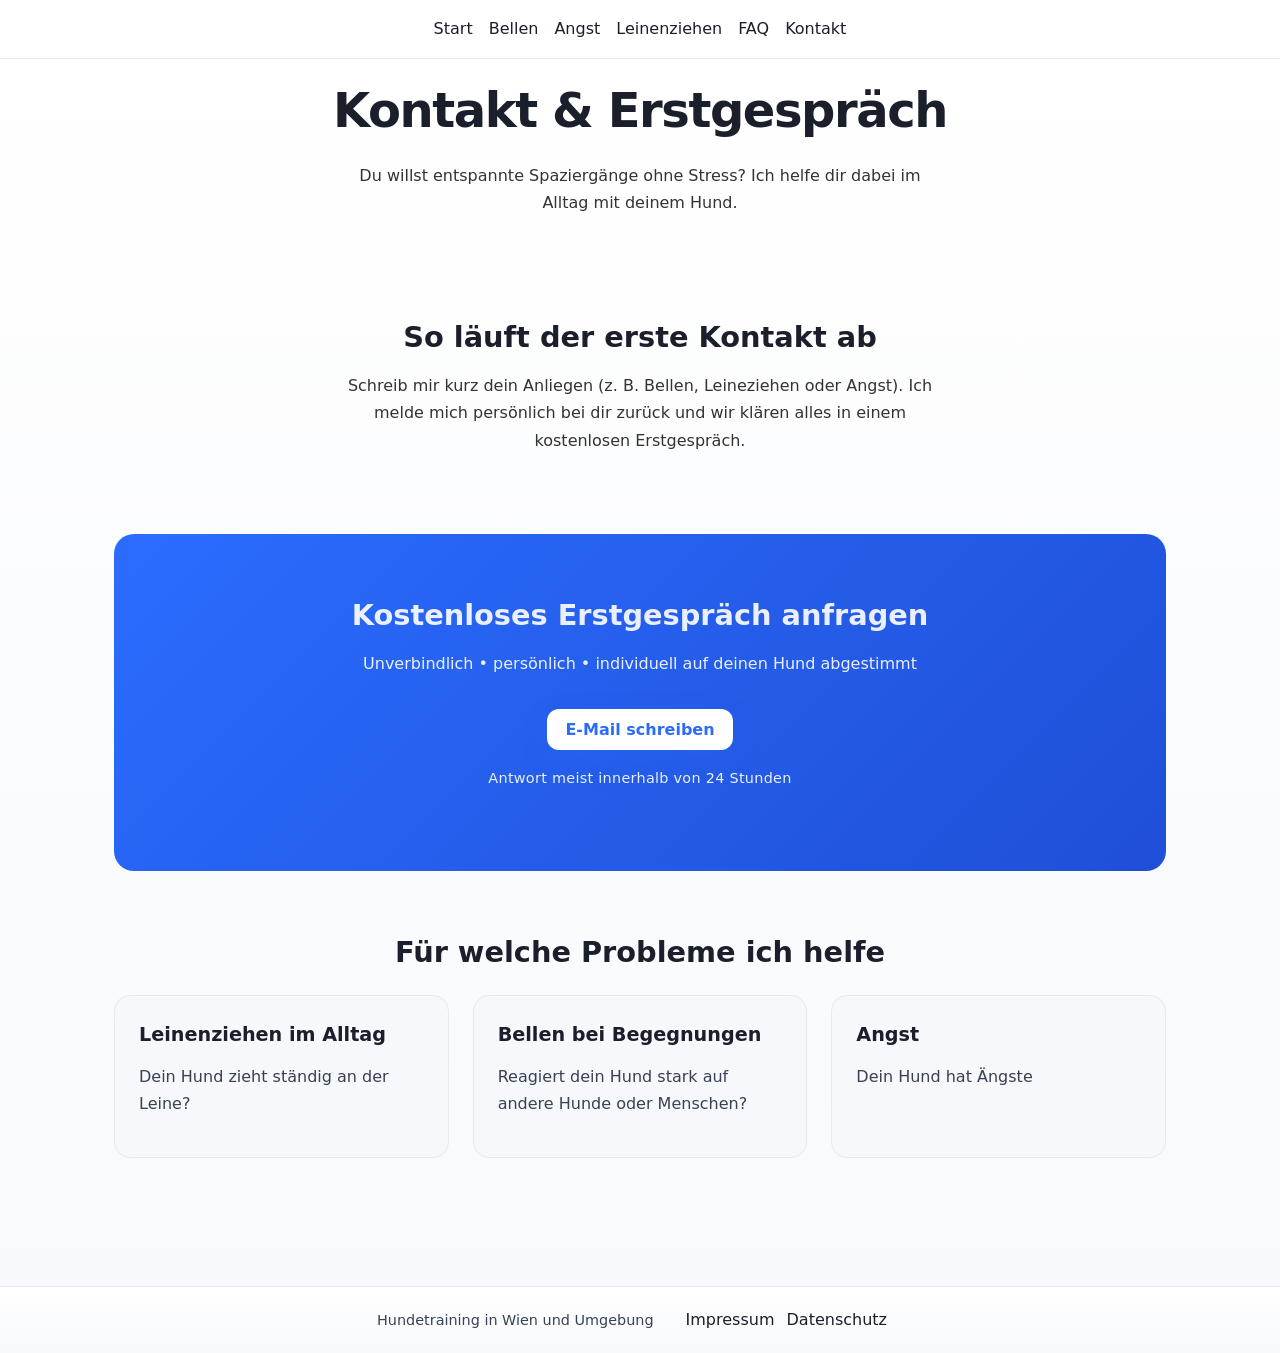
==== kontakt.html @ 11d0b733 "add website files" ====
<!doctype html>
<html lang="de">
  <head>
    <meta charset="UTF-8" />
    <meta name="viewport" content="width=device-width, initial-scale=1.0" />

    <title>Kontakt – Hundetraining Wien | Erstgespräch sichern</title>

    <meta
      name="description"
      content="Kontakt für Hundetraining in Wien. Jetzt kostenloses Erstgespräch sichern bei Problemen wie Bellen, Leinenziehen oder Angst."
    />

    <meta name="robots" content="index, follow" />

    <link rel="stylesheet" href="css/style.css" />
  </head>

  <body>
    <a href="#main" class="skip-link">Zum Inhalt springen</a>

    <!-- HEADER -->
    <header>
      <nav aria-label="Hauptnavigation">
        <a href="index.html">Start</a>
        <a href="bellen.html">Bellen</a>
        <a href="angst.html">Angst</a>
        <a href="leinenziehen.html">Leinenziehen</a>
        <a href="faq.html">FAQ</a>
        <a href="kontakt.html" aria-current="page">Kontakt</a>
      </nav>
    </header>

    <main id="main" role="main">
      <!-- HERO -->
      <section class="section-large">
        <h1>Kontakt & Erstgespräch</h1>

        <div class="centered">
          <p>
            Du willst entspannte Spaziergänge ohne Stress? Ich helfe dir dabei
            im Alltag mit deinem Hund.
          </p>
        </div>
      </section>

      <!-- INFO -->
      <section>
        <h2>So läuft der erste Kontakt ab</h2>

        <div class="centered">
          <p>
            Schreib mir kurz dein Anliegen (z. B. Bellen, Leineziehen oder
            Angst). Ich melde mich persönlich bei dir zurück und wir klären
            alles in einem kostenlosen Erstgespräch.
          </p>
        </div>
      </section>

      <!-- KONTAKT BOX -->
      <section class="cta section-large">
        <h2>Kostenloses Erstgespräch anfragen</h2>

        <p>
          Unverbindlich • persönlich • individuell auf deinen Hund abgestimmt
        </p>

        <a
          class="cta-button"
          href="mailto:deine-mailadresse@domain.at?subject=Hundetraining%20Anfrage"
        >
          E-Mail schreiben
        </a>

        <p class="kontakt-micro-trust">
          Antwort meist innerhalb von 24 Stunden
        </p>
      </section>

      <!-- OPTIONAL: INFO -->

      <section>
        <h2>Für welche Probleme ich helfe</h2>

        <div class="grid">
          <div class="card">
            <a href="leineziehen.html" class="card-link">
              <h3>Leinenziehen im Alltag</h3>
              <p>Dein Hund zieht ständig an der Leine?</p>
            </a>
          </div>

          <div class="card">
            <a href="bellen.html" class="card-link">
              <h3>Bellen bei Begegnungen</h3>
              <p>Reagiert dein Hund stark auf andere Hunde oder Menschen?</p>
            </a>
          </div>

          <div class="card">
            <a href="angst.html" class="card-link">
              <h3>Angst</h3>
              <p>Dein Hund hat Ängste</p>
            </a>
          </div>
        </div>
      </section>
    </main>

    <!-- FOOTER -->
    <footer>
      <div class="footer-row">
        <p>Hundetraining in Wien und Umgebung</p>

        <nav aria-label="Rechtliche Seiten">
          <a href="rechtliches/impressum.html">Impressum</a>
          <a href="rechtliches/datenschutz.html">Datenschutz</a>
        </nav>
      </div>
    </footer>
  </body>
</html>
---- css/style.css ----
/* =========================
   DESIGN SYSTEM (PREMIUM)
========================= */

:root {
  /* Colors */
  --bg: #ffffff;
  --text: #1a1f2b;
  --muted: #374151;

  --primary: #2b6cff;
  --primary-dark: #1f4fd6;

  --card: #f6f8fb;
  --border: #e6eaf0;

  /* Shape */
  --radius: 16px;
  --shadow: 0 12px 30px rgba(0, 0, 0, 0.08);

  /* Spacing */
  --space-1: 4px;
  --space-2: 8px;
  --space-3: 12px;
  --space-4: 16px;
  --space-5: 24px;
  --space-6: 32px;
  --space-7: 48px;
  --space-8: 64px;
  --space-9: 96px;
}

/* =========================
   RESET
========================= */

* {
  margin: 0;
  padding: 0;
  box-sizing: border-box;
}

/* =========================
   BASE
========================= */

body {
  font-family:
    system-ui,
    -apple-system,
    Segoe UI,
    Roboto,
    Arial;
  background: linear-gradient(to bottom, #ffffff, #f7f9fc);
  color: var(--text);
  line-height: 1.6;
  -webkit-font-smoothing: antialiased;
}

main {
  max-width: 1100px;
  margin: 0 auto;
  padding: 0 var(--space-5);
}

/* =========================
   TYPOGRAPHY
========================= */

h1 {
  font-size: 3rem;
  line-height: 1.15;
  letter-spacing: -0.03em;
  margin-bottom: var(--space-5);
  text-align: center;
}

h2 {
  font-size: 1.8rem;
  line-height: 1.25;
  margin-bottom: var(--space-4);
  text-align: center;
}

h3 {
  font-size: 1.2rem;
  margin-bottom: var(--space-3);
}

p {
  font-size: 1rem;
  line-height: 1.7;
  margin-bottom: var(--space-4);
  color: #333;
  max-width: 65ch;
}

strong {
  color: var(--primary);
}

/* =========================
   HEADER / NAV
========================= */

header {
  position: sticky;
  top: 0;
  background: white;
  border-bottom: 1px solid var(--border);
  z-index: 100;
}


/* Sichtbarer Fokus */
a:focus-visible,
button:focus-visible {
  outline: 3px solid var(--primary);
  outline-offset: 3px;
  border-radius: 6px;
}

a {
  color: var(--primary);
  text-decoration: underline;
  transition: all 0.2s ease;
}

a:hover {
  text-decoration: none;
}

nav {
  display: flex;
  justify-content: center;
  flex-wrap: wrap;
  gap: var(--space-4);
  padding: var(--space-4);
}

nav a {
  text-decoration: none;
  color: var(--text);
  font-weight: 500;
}

nav a:hover,
nav a:focus-visible {
  text-decoration: underline;
  outline: 3px solid #facc6e;
  outline-offset: 3px;
}

nav .cta-button {
  margin-left: var(--space-5);
}

/* =========================
   HERO
========================= */

.hero-parallax {
  position: relative;
  min-height: 85vh;
  padding: var(--space-9) var(--space-5);
  display: flex;
  align-items: center;
  justify-content: center;
  text-align: center;
  background-size: cover;
  background-position: center;
  color: white;
  overflow: hidden;
}
 

.hero-image {
  position: absolute;
  inset: 0;
  width: 100%;
  height: 100%;
  object-fit: cover;
  z-index: 0;
}

.hero-overlay {
  position: absolute;
  inset: 0;
  background: rgba(0, 0, 0, 0.65);
  z-index: 1; /* ⬅️ über dem Bild */
}

.hero-content {
  position: relative;
  display: flex;
  flex-direction: column;
  align-items: center;
  gap: 16px;
  max-width: 720px;
  margin: 0 auto;
  padding: var(--space-7) var(--space-5);
  text-shadow: 0 2px 10px rgba(0, 0, 0, 0.55);
  z-index: 2; 
}

.hero-content h1 {
  font-size: 3rem;
}

.hero-content p {
  max-width: 75ch;
  letter-spacing: 0.3px;
}

.hauptinfo1 {
  text-align: center;
  font-size: 1rem;
  color: rgba(243, 74, 17, 0.95);
  font-weight: 500;
  margin: 0.5rem 2rem 0rem 2rem;  
}
.hauptinfo2 {
  text-align: center;
  font-size: 0.9rem;
  color: rgba(243, 74, 17, 0.95);
  font-weight: 500;
  margin: ßrem 2rem 0rem 2rem;  
}

.hero-content .lead {
  font-size: 1.25rem;
  color: rgba(255, 255, 255, 0.95);
  font-weight: 500;
}

.hero-content .sub {
  font-size: 1rem;
  color: rgba(255, 255, 255, 0.9);
  margin-bottom: 2rem;
}

.hero-content .micro-trust {
  font-size: 0.9rem;
  font-weight: 400;
  color: rgba(255, 255, 255, 0.9);
  letter-spacing: 0.02em;
}

.kontakt-micro-trust {
  margin-top: 1rem;
  font-size: 0.9rem;
  font-weight: 400;
  color: rgba(255, 255, 255, 0.9);
  letter-spacing: 0.02em;
}

/* =========================
   BUTTONS
========================= */

a.cta-button,
a.cta-button:hover,
a.cta-button:focus-visible {
  text-decoration: none;
}

a.cta-button {
  display: inline-block;

  background: var(--primary);
  color: #fff;
  box-shadow: 0 10px 25px rgba(43, 108, 255, 0.25);
  padding: 14px 26px;
  border-radius: 12px;
  line-height: 1.1;

  font-weight: 600;
  transition:
    transform 0.2s ease,
    box-shadow 0.2s ease;
}

a.cta-button:hover {
  transform: translateY(-2px);
  box-shadow: 0 14px 30px rgba(43, 108, 255, 0.3);
}

/* =========================
   SECTIONS
========================= */

section {
  padding-top: var(--space-8);
  padding-bottom: var(--space-8);
}

.section-small {
  padding-top: var(--space-6);
  padding-bottom: var(--space-6);
}

.section-large {
  padding-top: var(--space-5);
  padding-bottom: var(--space-5);
}

.section-tight {
  padding-top: var(--space-5);
  padding-bottom: var(--space-5);
}

/* =========================
   GRID / CARDS
========================= */

.grid {
  display: grid;
  grid-template-columns: repeat(3, 1fr);
  gap: var(--space-5);
  margin-top: var(--space-5);
}

.card {
  background: var(--card);
  padding: var(--space-5);
  border-radius: var(--radius);
  border: 1px solid var(--border);
  cursor: pointer;
}

.card:hover {
  transform: translateY(-4px);
  box-shadow: var(--shadow);
}

.card-link {
  display: block;
  color: inherit;
  text-decoration: none;
}

.card-link:focus-visible {
  outline: 3px solid var(--primary);
  box-shadow: 0 0 0 4px rgba(43, 108, 255, 0.3);
  border-radius: 12px;
}

.card p {
  color: var(--muted);
}

/* =========================
   CTA SECTION
========================= */

.cta {
  background: linear-gradient(135deg, #2b6cff, #1f4fd6);
  color: white;
  padding: var(--space-8) var(--space-5);
  border-radius: 20px;
  text-align: center;
}

.cta p,
.cta h2 {
  color: rgba(255, 255, 255, 0.9);
  margin-left: auto;
  margin-right: auto;
  text-align: center;
}

.cta a {
  display: inline-block;
  margin-top: var(--space-4);
  background: white;
  color: var(--primary);
  padding: 12px 18px;
  border-radius: 12px;
  text-decoration: none;
  font-weight: 600;
}

/* =========================
   ACCESSIBILITY
========================= */

.skip-link {
  position: absolute;
  transform: translateY(-200%);
}

.skip-link:focus {
  transform: translateY(0);
  left: 1rem;
  top: 1rem;
  background: black;
  color: white;
  padding: 0.5rem;
  z-index: 1000;
}

/* =========================
   MOBILE
========================= */

@media (max-width: 768px) {
  body {
    font-size: 16px;
  }

  a,
  button {
    min-height: 44px;
    min-width: 44px;
  }

  h1 {
    font-size: 2rem;
  }

  h2 {
    font-size: 1.5rem;
  }

  .hero-content h1 {
    font-size: 2rem;
  }

  .grid {
    grid-template-columns: 1fr;
  }

  nav {
    gap: var(--space-3);
  }
}

/* =========================
   ANIMATIONS (PREMIUM)
========================= */

/* Card Hover (High-End Gefühl) */
.card {
  transition:
    transform 0.25s ease,
    box-shadow 0.25s ease;
}

.card:hover {
  transform: translateY(-6px) scale(1.01);
  box-shadow: 0 20px 40px rgba(0, 0, 0, 0.12);
}

a.cta-button:hover {
  transform: translateY(-2px);
  box-shadow: 0 14px 30px rgba(43, 108, 255, 0.3);
}

/* =========================
   REDUCED MOTION (WCAG)
========================= */

@media (prefers-reduced-motion: no-preference) {
  .fade-in {
    opacity: 0;
    transform: translateY(20px);
    transition:
      opacity 0.6s ease,
      transform 0.6s ease;
  }

  .fade-in.visible {
    opacity: 1;
    transform: translateY(0);
  }

  .fade-in.delay-1 {
    transition-delay: 0.4s;
  }
  .fade-in.delay-2 {
    transition-delay: 0.7s;
  }
  .fade-in.delay-3 {
    transition-delay: 1s;
  }
}

.centered {
  display: flex;
  justify-content: center;
  text-align: center;
}
.centered p {
  text-align: center;
  max-width: 60ch;
}
footer {
  margin-top: var(--space-8);
  padding: var(--space-1) var(--space-5);
  border-top: 1px solid var(--border);
  background: linear-gradient(to bottom, #ffffff, #f7f9fc);
}

.footer-nav {
  display: flex;
  gap: 16px;
  justify-content: center;
  margin-bottom: 6px;
}

footer p {
  margin: 0;
  font-size: 0.9rem;
  color: var(--muted);
}

.footer-nav a {
  text-decoration: none;
  color: var(--muted);
  font-size: 0.95rem;
}

.footer-nav a:hover,
.footer-nav a:focus-visible {
  color: var(--text);
  text-decoration: underline;
  outline: 3px solid #facc6e;
  outline-offset: 3px;
}

.footer-row {
  display: flex;
  justify-content: center;
  align-items: center;
  gap: 16px;
  flex-wrap: wrap; /* wichtig für mobile! */
  text-align: center;
}

.footer-row nav {
  display: flex;
  gap: 12px;
}
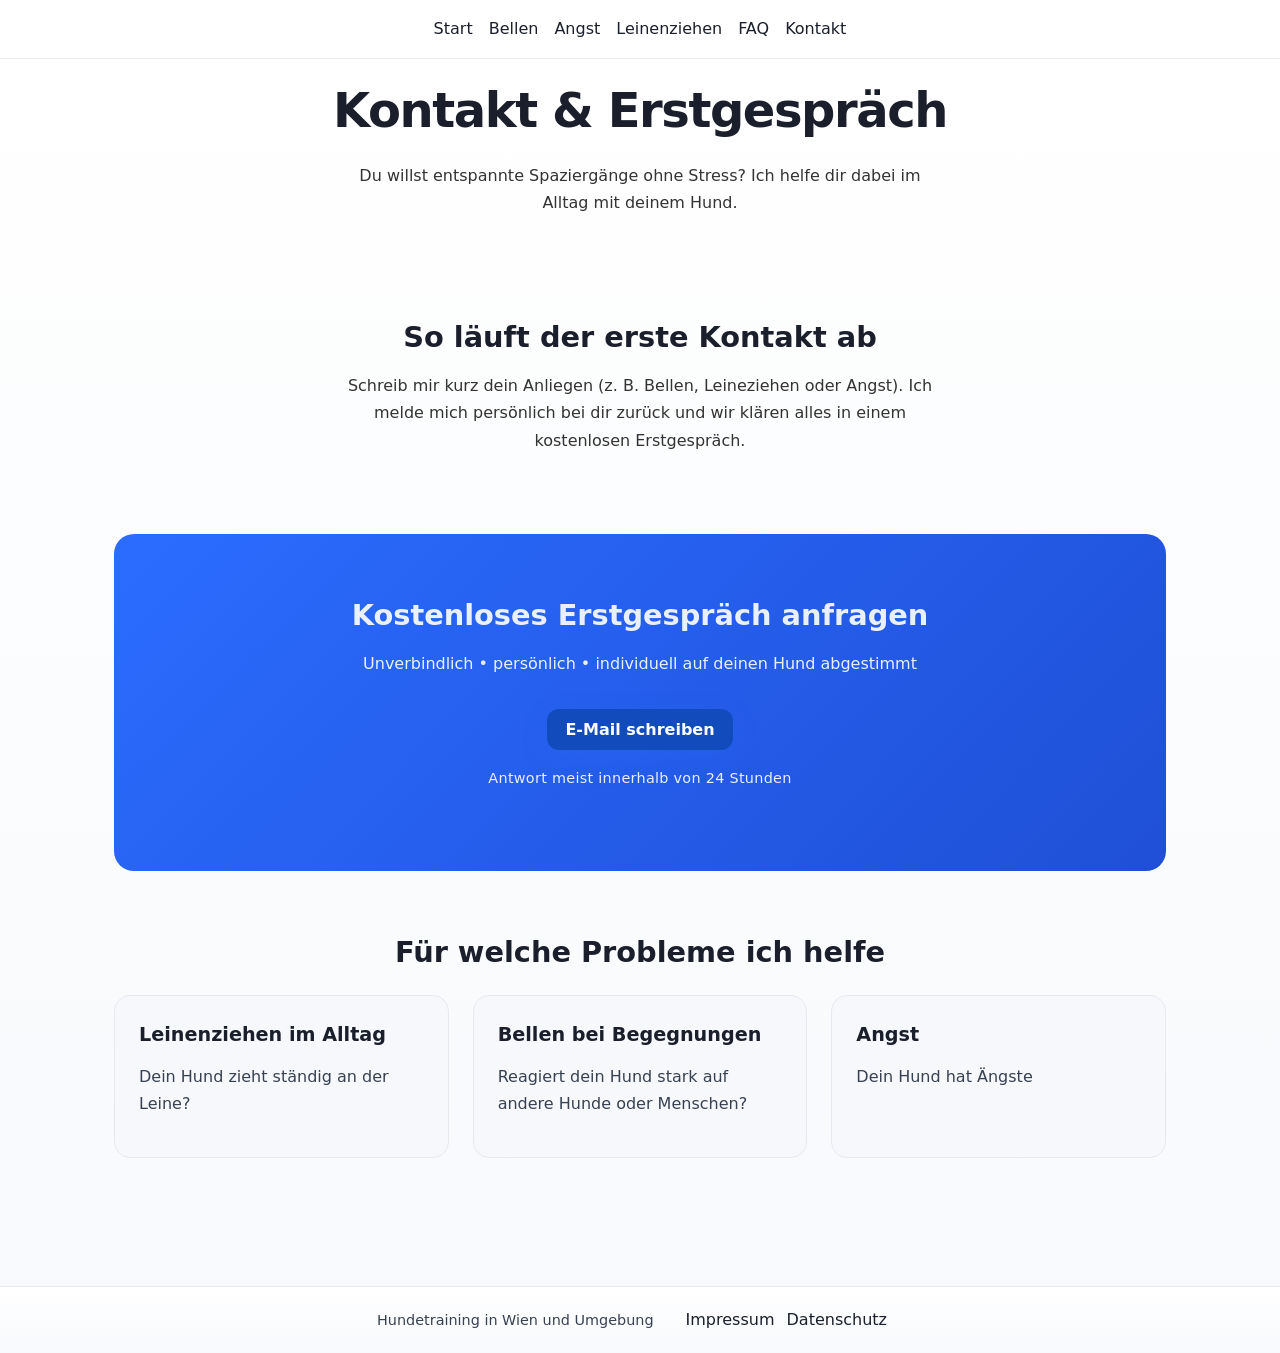
==== commit 6693d2b0: "linktext changed  leinenziehen to leineziehen" ====
--- a/kontakt.html
+++ b/kontakt.html
@@ -25,7 +25,7 @@
         <a href="index.html">Start</a>
         <a href="bellen.html">Bellen</a>
         <a href="angst.html">Angst</a>
-        <a href="leinenziehen.html">Leinenziehen</a>
+        <a href="leineziehen.html">Leinenziehen</a>
         <a href="faq.html">FAQ</a>
         <a href="kontakt.html" aria-current="page">Kontakt</a>
       </nav>
--- a/css/style.css
+++ b/css/style.css
@@ -1,48 +1,11 @@
-/* =========================
-   DESIGN SYSTEM (PREMIUM)
-========================= */
-
-:root {
-  /* Colors */
-  --bg: #ffffff;
-  --text: #1a1f2b;
-  --muted: #374151;
-
-  --primary: #2b6cff;
-  --primary-dark: #1f4fd6;
-
-  --card: #f6f8fb;
-  --border: #e6eaf0;
-
-  /* Shape */
-  --radius: 16px;
-  --shadow: 0 12px 30px rgba(0, 0, 0, 0.08);
-
-  /* Spacing */
-  --space-1: 4px;
-  --space-2: 8px;
-  --space-3: 12px;
-  --space-4: 16px;
-  --space-5: 24px;
-  --space-6: 32px;
-  --space-7: 48px;
-  --space-8: 64px;
-  --space-9: 96px;
-}
-
-/* =========================
-   RESET
-========================= */
-
+/* ===  RESET === */
 * {
   margin: 0;
   padding: 0;
   box-sizing: border-box;
 }
 
-/* =========================
-   BASE
-========================= */
+/* === BASE === */
 
 body {
   font-family:
@@ -52,7 +15,7 @@
     Roboto,
     Arial;
   background: linear-gradient(to bottom, #ffffff, #f7f9fc);
-  color: var(--text);
+  color: #1a1f2b;
   line-height: 1.6;
   -webkit-font-smoothing: antialiased;
 }
@@ -60,7 +23,7 @@
 main {
   max-width: 1100px;
   margin: 0 auto;
-  padding: 0 var(--space-5);
+  padding: 0 1.5rem;
 }
 
 /* =========================
@@ -71,32 +34,32 @@
   font-size: 3rem;
   line-height: 1.15;
   letter-spacing: -0.03em;
-  margin-bottom: var(--space-5);
+  margin-bottom: 1.5rem;
   text-align: center;
 }
 
 h2 {
   font-size: 1.8rem;
   line-height: 1.25;
-  margin-bottom: var(--space-4);
+  margin-bottom: 1rem;
   text-align: center;
 }
 
 h3 {
   font-size: 1.2rem;
-  margin-bottom: var(--space-3);
+  margin-bottom: 0.75rem;
 }
 
 p {
   font-size: 1rem;
   line-height: 1.7;
-  margin-bottom: var(--space-4);
+  margin-bottom: 1rem;
   color: #333;
   max-width: 65ch;
 }
 
 strong {
-  color: var(--primary);
+  color: #2b6cff;
 }
 
 /* =========================
@@ -107,21 +70,20 @@
   position: sticky;
   top: 0;
   background: white;
-  border-bottom: 1px solid var(--border);
+  border-bottom: 1px solid #e6eaf0;
   z-index: 100;
 }
-
 
 /* Sichtbarer Fokus */
 a:focus-visible,
 button:focus-visible {
-  outline: 3px solid var(--primary);
+  outline: 3px solid #2b6cff;
   outline-offset: 3px;
   border-radius: 6px;
 }
 
 a {
-  color: var(--primary);
+  color: #2b6cff;
   text-decoration: underline;
   transition: all 0.2s ease;
 }
@@ -134,13 +96,13 @@
   display: flex;
   justify-content: center;
   flex-wrap: wrap;
-  gap: var(--space-4);
-  padding: var(--space-4);
+  gap: 1rem;
+  padding: 1rem;
 }
 
 nav a {
   text-decoration: none;
-  color: var(--text);
+  color: #1a1f2b;
   font-weight: 500;
 }
 
@@ -152,7 +114,7 @@
 }
 
 nav .cta-button {
-  margin-left: var(--space-5);
+  margin-left: 1.5rem;
 }
 
 /* =========================
@@ -162,7 +124,7 @@
 .hero-parallax {
   position: relative;
   min-height: 85vh;
-  padding: var(--space-9) var(--space-5);
+  /*padding: 0rem, 1.5rem;*/
   display: flex;
   align-items: center;
   justify-content: center;
@@ -172,7 +134,6 @@
   color: white;
   overflow: hidden;
 }
- 
 
 .hero-image {
   position: absolute;
@@ -187,7 +148,7 @@
   position: absolute;
   inset: 0;
   background: rgba(0, 0, 0, 0.65);
-  z-index: 1; /* ⬅️ über dem Bild */
+  z-index: 1; /* über dem Bild */
 }
 
 .hero-content {
@@ -195,12 +156,12 @@
   display: flex;
   flex-direction: column;
   align-items: center;
-  gap: 16px;
+  gap: 1rem;
   max-width: 720px;
   margin: 0 auto;
-  padding: var(--space-7) var(--space-5);
+  padding: 3rem 1.5rem;
   text-shadow: 0 2px 10px rgba(0, 0, 0, 0.55);
-  z-index: 2; 
+  z-index: 2;
 }
 
 .hero-content h1 {
@@ -215,16 +176,9 @@
 .hauptinfo1 {
   text-align: center;
   font-size: 1rem;
-  color: rgba(243, 74, 17, 0.95);
+  color: rgba(3, 23, 154, 0.95);
   font-weight: 500;
-  margin: 0.5rem 2rem 0rem 2rem;  
-}
-.hauptinfo2 {
-  text-align: center;
-  font-size: 0.9rem;
-  color: rgba(243, 74, 17, 0.95);
-  font-weight: 500;
-  margin: ßrem 2rem 0rem 2rem;  
+  margin: 0.5rem 2rem 0rem 2rem;
 }
 
 .hero-content .lead {
@@ -267,7 +221,7 @@
 a.cta-button {
   display: inline-block;
 
-  background: var(--primary);
+  background: #1f5edc;
   color: #fff;
   box-shadow: 0 10px 25px rgba(43, 108, 255, 0.25);
   padding: 14px 26px;
@@ -290,23 +244,13 @@
 ========================= */
 
 section {
-  padding-top: var(--space-8);
-  padding-bottom: var(--space-8);
-}
-
-.section-small {
-  padding-top: var(--space-6);
-  padding-bottom: var(--space-6);
+  padding-top: 4rem;
+  padding-bottom: 4rem;
 }
 
 .section-large {
-  padding-top: var(--space-5);
-  padding-bottom: var(--space-5);
-}
-
-.section-tight {
-  padding-top: var(--space-5);
-  padding-bottom: var(--space-5);
+  padding-top: 1.5rem;
+  padding-bottom: 1.5rem;
 }
 
 /* =========================
@@ -316,21 +260,21 @@
 .grid {
   display: grid;
   grid-template-columns: repeat(3, 1fr);
-  gap: var(--space-5);
-  margin-top: var(--space-5);
+  gap: 1.5rem;
+  margin-top: 1.5rem;
 }
 
 .card {
-  background: var(--card);
-  padding: var(--space-5);
-  border-radius: var(--radius);
-  border: 1px solid var(--border);
+  background: #f6f8fb;
+  padding: 1.5rem;
+  border-radius: 1rem;
+  border: 1px solid #e6eaf0;
   cursor: pointer;
 }
 
 .card:hover {
   transform: translateY(-4px);
-  box-shadow: var(--shadow);
+  box-shadow: 0 12px 30px rgba(0, 0, 0, 0.08);
 }
 
 .card-link {
@@ -340,13 +284,13 @@
 }
 
 .card-link:focus-visible {
-  outline: 3px solid var(--primary);
+  outline: 3px solid #2b6cff;
   box-shadow: 0 0 0 4px rgba(43, 108, 255, 0.3);
   border-radius: 12px;
 }
 
 .card p {
-  color: var(--muted);
+  color: #374151;
 }
 
 /* =========================
@@ -356,7 +300,7 @@
 .cta {
   background: linear-gradient(135deg, #2b6cff, #1f4fd6);
   color: white;
-  padding: var(--space-8) var(--space-5);
+  padding: 4rem 1.5rem;
   border-radius: 20px;
   text-align: center;
 }
@@ -371,13 +315,18 @@
 
 .cta a {
   display: inline-block;
-  margin-top: var(--space-4);
-  background: white;
-  color: var(--primary);
+  margin-top: 1rem;
+  background: #124bbb;
+  color: #ffffff;
   padding: 12px 18px;
   border-radius: 12px;
   text-decoration: none;
   font-weight: 600;
+  transition: all 0.2s ease;
+}
+.cta a:hover {
+  background: #0f3f9a;
+  transform: translateY(-1px);
 }
 
 /* =========================
@@ -405,7 +354,7 @@
 
 @media (max-width: 768px) {
   body {
-    font-size: 16px;
+    font-size: 1rem;
   }
 
   a,
@@ -431,7 +380,7 @@
   }
 
   nav {
-    gap: var(--space-3);
+    gap: 0.75rem;
   }
 }
 
@@ -495,34 +444,34 @@
   max-width: 60ch;
 }
 footer {
-  margin-top: var(--space-8);
-  padding: var(--space-1) var(--space-5);
-  border-top: 1px solid var(--border);
+  margin-top: 4rem;
+  padding: 0.25rem 1.5rem;
+  border-top: 1px solid #e6eaf0;
   background: linear-gradient(to bottom, #ffffff, #f7f9fc);
 }
 
 .footer-nav {
   display: flex;
-  gap: 16px;
+  gap: 1rem;
   justify-content: center;
-  margin-bottom: 6px;
+  margin-bottom: 0.25rem;
 }
 
 footer p {
   margin: 0;
   font-size: 0.9rem;
-  color: var(--muted);
+  color: #374151;
 }
 
 .footer-nav a {
   text-decoration: none;
-  color: var(--muted);
+  color: #374151;
   font-size: 0.95rem;
 }
 
 .footer-nav a:hover,
 .footer-nav a:focus-visible {
-  color: var(--text);
+  color: #1a1f2b;
   text-decoration: underline;
   outline: 3px solid #facc6e;
   outline-offset: 3px;
@@ -532,12 +481,12 @@
   display: flex;
   justify-content: center;
   align-items: center;
-  gap: 16px;
+  gap: 1rem;
   flex-wrap: wrap; /* wichtig für mobile! */
   text-align: center;
 }
 
 .footer-row nav {
   display: flex;
-  gap: 12px;
-}
+  gap: 0.75rem;
+}
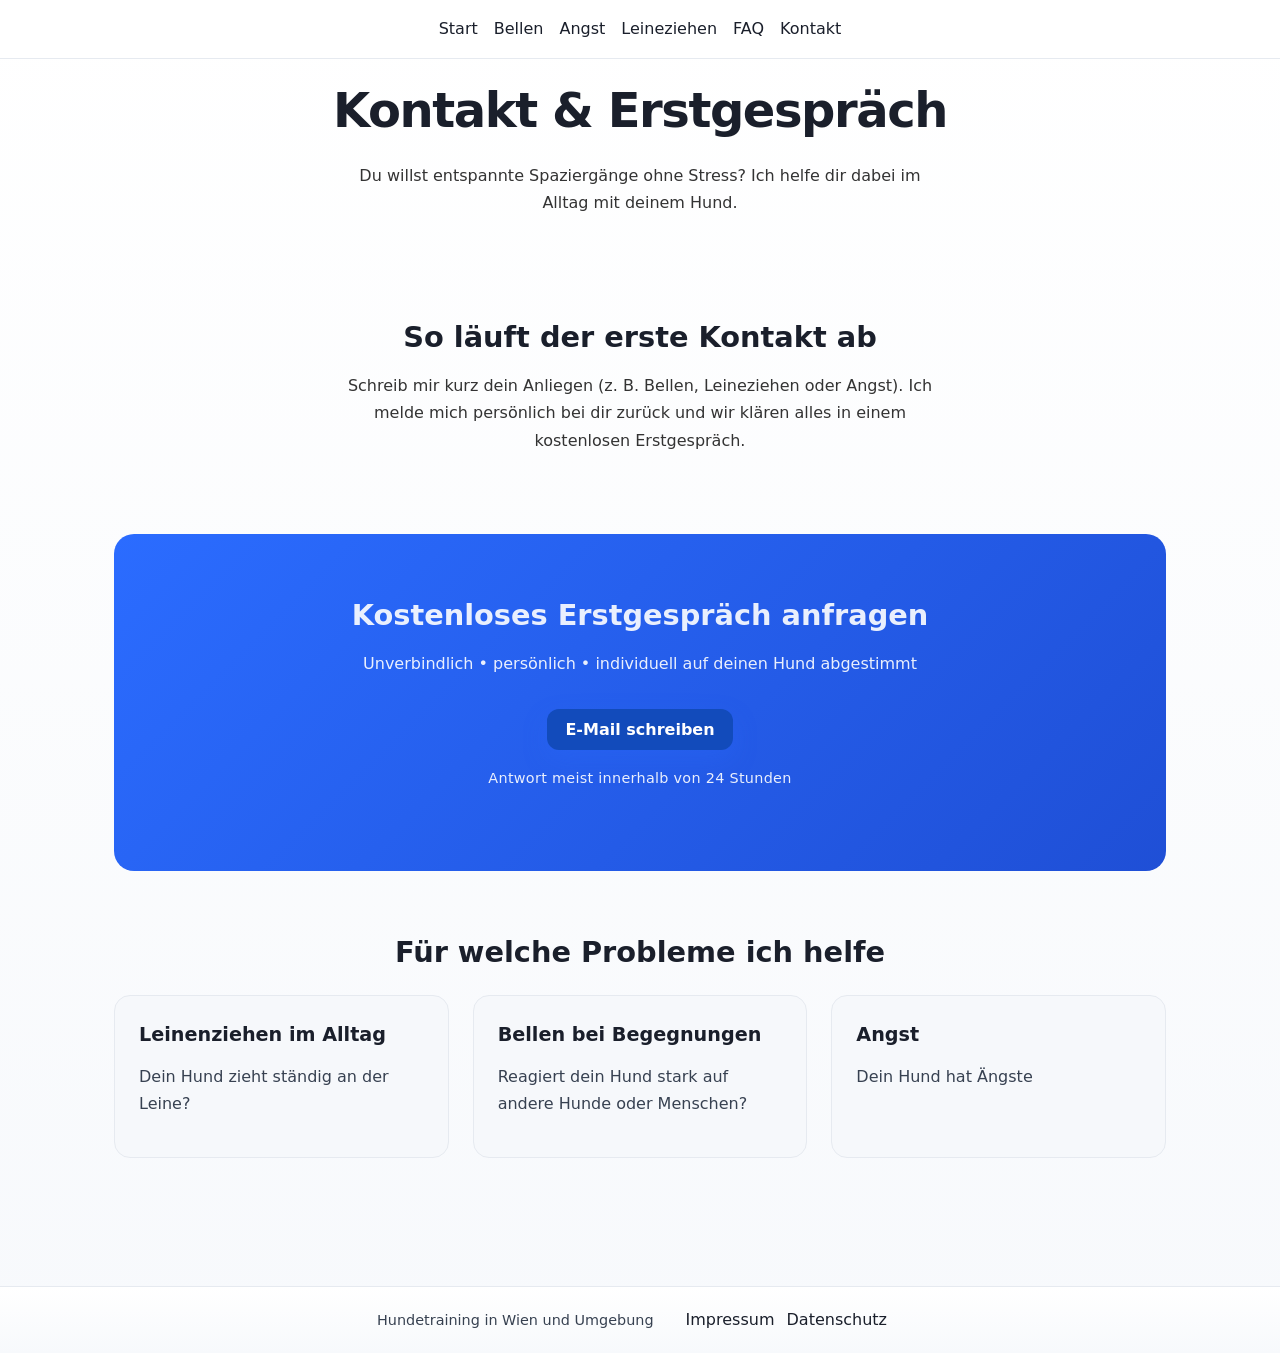
==== commit b1202d60: "linktext chenged leinenziehen to leineziehen" ====
--- a/kontakt.html
+++ b/kontakt.html
@@ -25,7 +25,7 @@
         <a href="index.html">Start</a>
         <a href="bellen.html">Bellen</a>
         <a href="angst.html">Angst</a>
-        <a href="leineziehen.html">Leinenziehen</a>
+        <a href="leineziehen.html">Leineziehen</a>
         <a href="faq.html">FAQ</a>
         <a href="kontakt.html" aria-current="page">Kontakt</a>
       </nav>
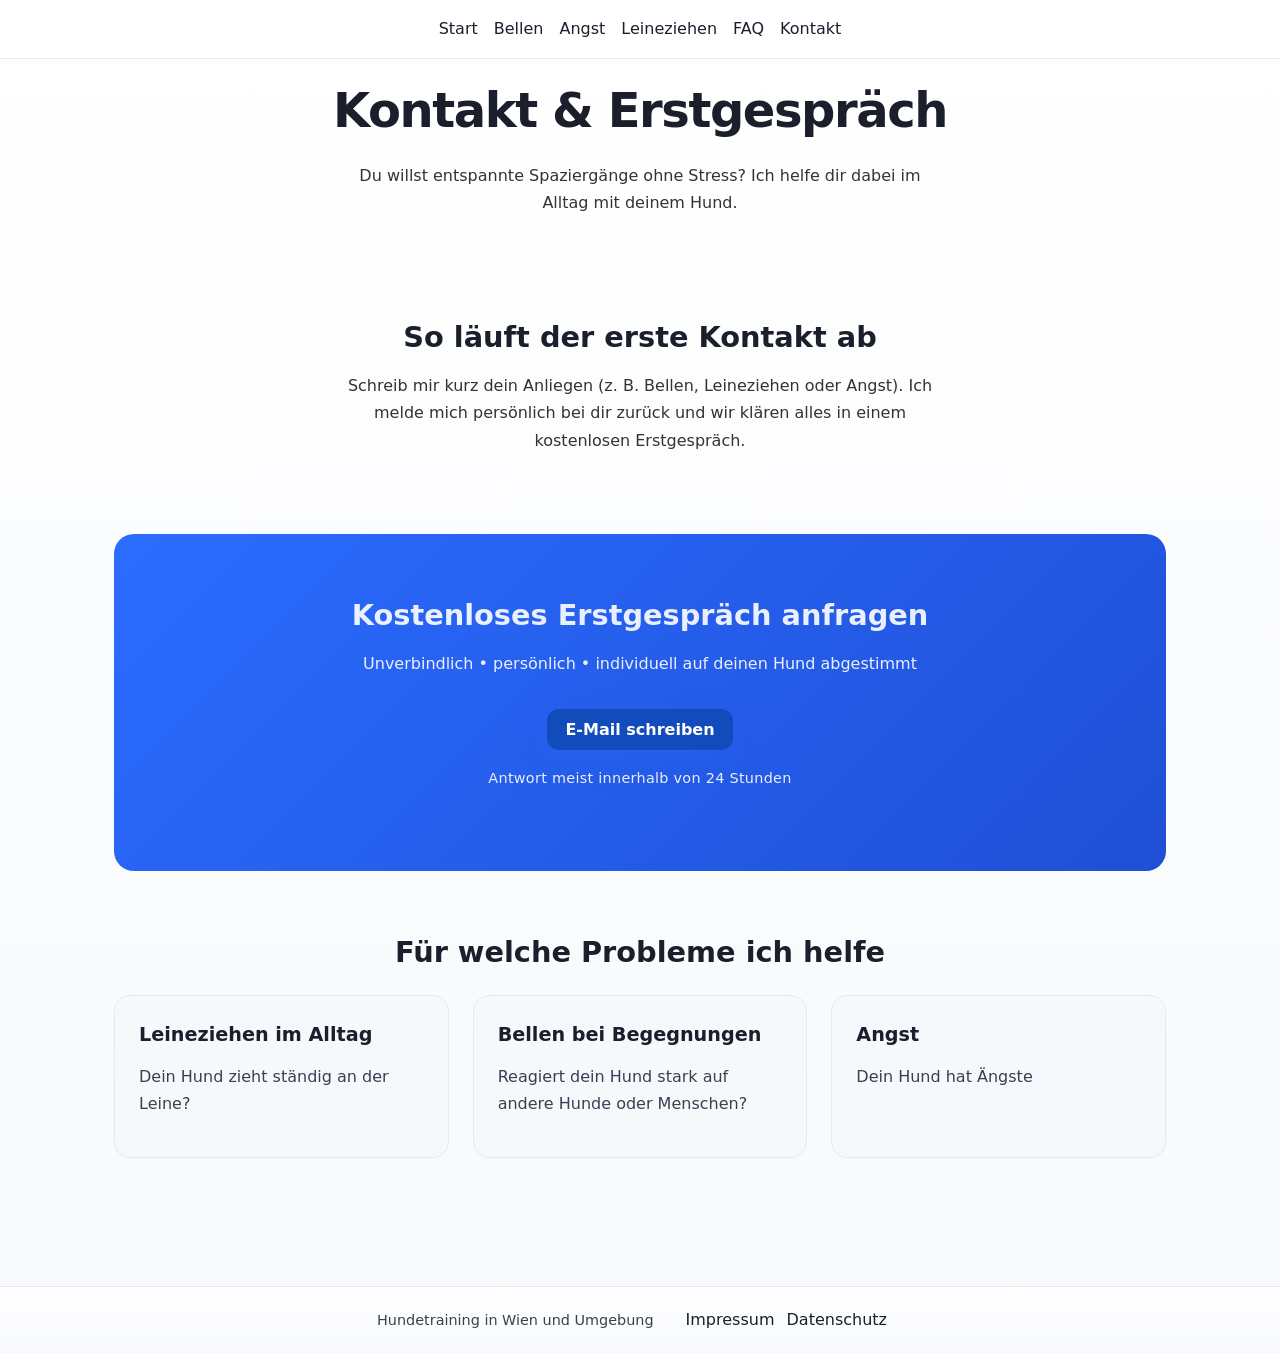
==== commit 6d00a41b: "alle leinenziehen changed to leineziehen" ====
--- a/kontakt.html
+++ b/kontakt.html
@@ -8,7 +8,7 @@
 
     <meta
       name="description"
-      content="Kontakt für Hundetraining in Wien. Jetzt kostenloses Erstgespräch sichern bei Problemen wie Bellen, Leinenziehen oder Angst."
+      content="Kontakt für Hundetraining in Wien. Jetzt kostenloses Erstgespräch sichern bei Problemen wie Bellen, Leineziehen oder Angst."
     />
 
     <meta name="robots" content="index, follow" />
@@ -85,7 +85,7 @@
         <div class="grid">
           <div class="card">
             <a href="leineziehen.html" class="card-link">
-              <h3>Leinenziehen im Alltag</h3>
+              <h3>Leineziehen im Alltag</h3>
               <p>Dein Hund zieht ständig an der Leine?</p>
             </a>
           </div>
